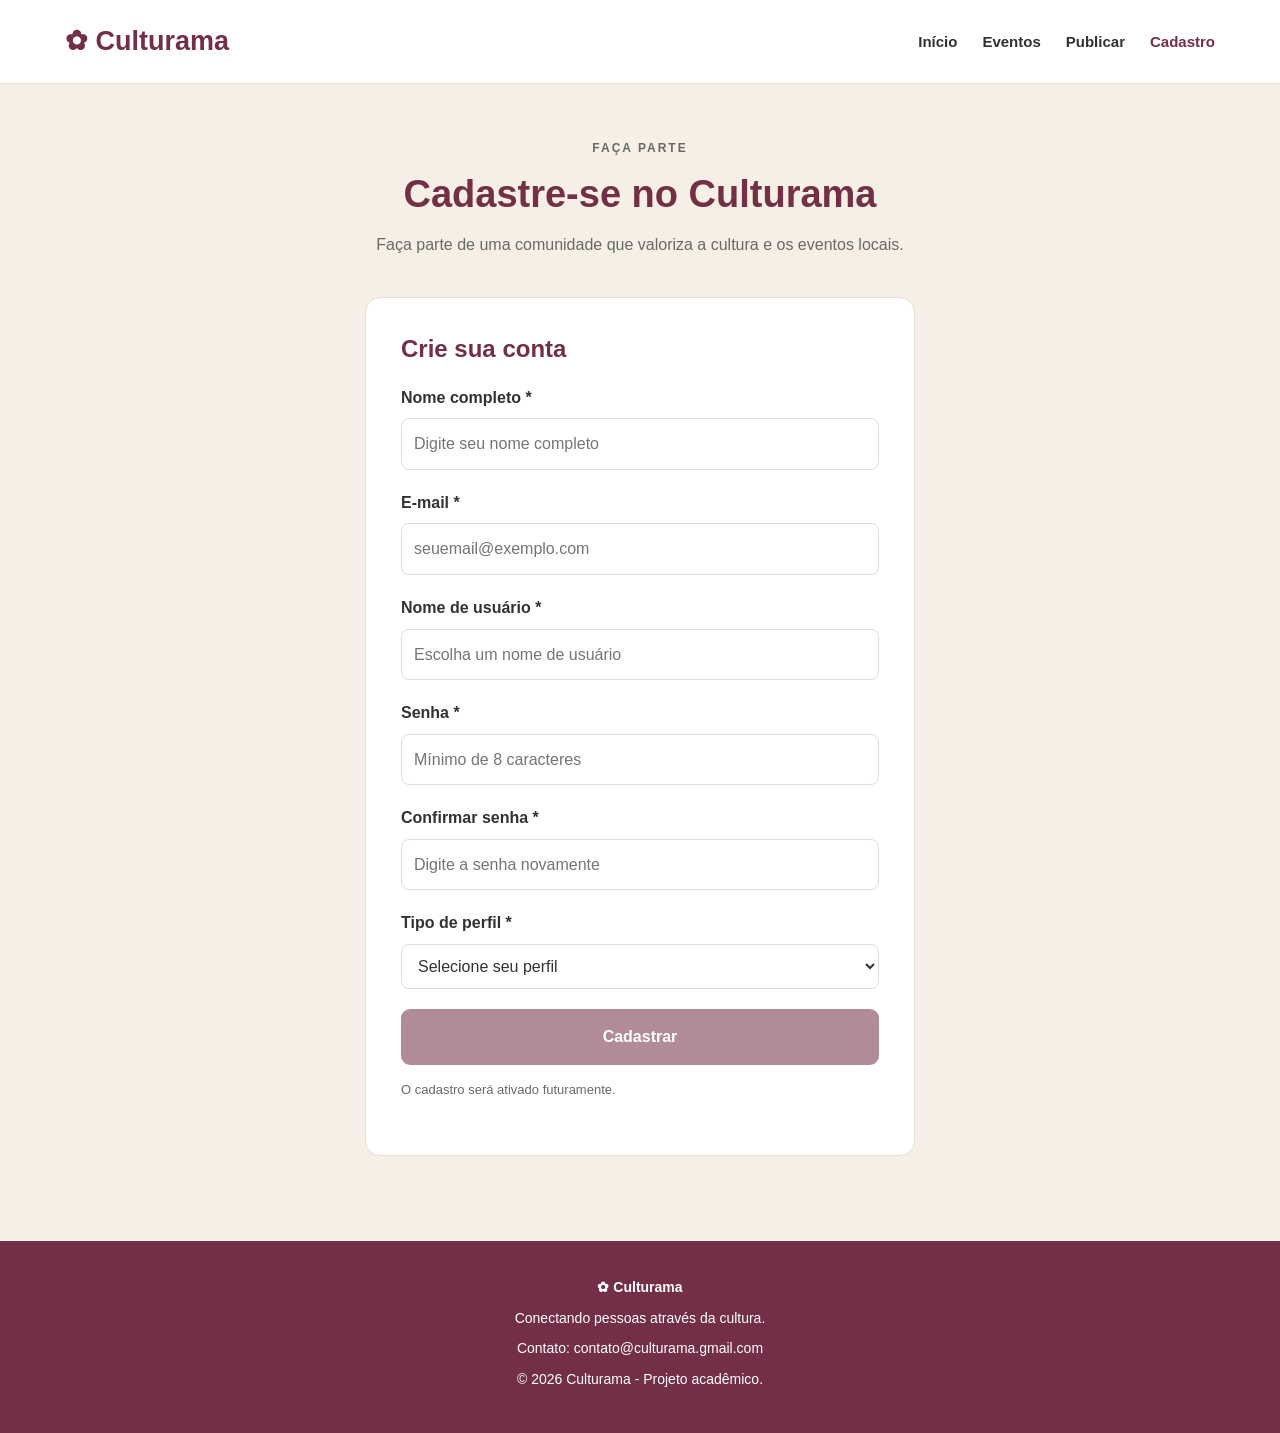
==== projeto/cadastro.html @ d626af67 "Primeiro commit do Culturama" ====
<!DOCTYPE html>
<html lang="pt-BR">
<head>
    <meta charset="UTF-8">
    <meta name="viewport" content="width=device-width, initial-scale=1.0">
    <title>Culturama | Cadastro</title>
    <link rel="stylesheet" href="../css/style.css">
</head>
<body>

    <header class="cabecalho">
        <div class="container barra">
            <a href="../projeto/index.html" class="logo">✿ Culturama</a>

            <nav class="menu" aria-label="Menu principal">
                <a href="../projeto/index.html">Início</a>
                <a href="../projeto/eventos.html">Eventos</a>
                <a href="../projeto/publicar.html">Publicar</a>
                <a href="../projeto/cadastro.html" class="ativo">Cadastro</a>
            </nav>
        </div>
    </header>

    <main class="container secao">

        <div class="titulo-pagina">
            <p class="etiqueta">FAÇA PARTE</p>
            <h1>Cadastre-se no Culturama</h1>
            <p>
                Faça parte de uma comunidade que
                valoriza a cultura e os eventos locais.
            </p>
        </div>

        <section class="formulario-caixa formulario-menor">

            <h2>Crie sua conta</h2>

           <!-- <p class="aviso">
                Cadastro demonstrativo. Nenhuma informação
                será armazenada.
            </p>-->

            <form>

                <div class="campo">
                    <label for="nome">
                        Nome completo *
                    </label>
                    <input
                        type="text"
                        id="nome"
                        name="nome"
                        placeholder="Digite seu nome completo"
                        autocomplete="name"
                        required>
                </div>

                <div class="campo">
                    <label for="email">
                        E-mail *
                    </label>
                    <input
                        type="email"
                        id="email"
                        name="email"
                        placeholder="seuemail@exemplo.com"
                        autocomplete="email"
                        required>
                </div>

                <div class="campo">
                    <label for="usuario">
                        Nome de usuário *
                    </label>
                    <input
                        type="text"
                        id="usuario"
                        name="usuario"
                        placeholder="Escolha um nome de usuário"
                        autocomplete="username"
                        required>
                </div>

                <div class="campo">
                    <label for="senha">
                        Senha *
                    </label>
                    <input
                        type="password"
                        id="senha"
                        name="senha"
                        minlength="8"
                        autocomplete="new-password"
                        placeholder="Mínimo de 8 caracteres"
                        required>
                </div>

                <div class="campo">
                    <label for="confirmar-senha">
                        Confirmar senha *
                    </label>
                    <input
                        type="password"
                        id="confirmar-senha"
                        name="confirmar-senha"
                        minlength="8"
                        autocomplete="new-password"
                        placeholder="Digite a senha novamente"
                        required>
                </div>

                <div class="campo">
                    <label for="perfil">
                        Tipo de perfil *
                    </label>
                    <select id="perfil"
                            name="perfil"
                            required>
                        <option value="">
                            Selecione seu perfil
                        </option>
                        <option value="participante">
                            Participante
                        </option>
                        <option value="organizador">
                            Organizador
                        </option>
                    </select>
                </div>

                <button type="button"
                        class="botao botao-largo"
                        disabled>
                    Cadastrar
                </button>

                <p class="aviso">
                    O cadastro será ativado futuramente.
                </p>

            </form>

           <!-- <div class="mensagem-formulario">
                <p>
                    Já possui cadastro?
                    <a href="cadastro.html#aviso-acesso">
                        Acessar minha conta
                    </a>
                </p>

                <p id="aviso-acesso" class="aviso">
                    A página de login ainda não está
                    disponível nesta versão.
                </p>
            </div>-->

        </section>

    </main>

    <footer class="rodape">
        <div class="container">
            <p><strong>✿ Culturama</strong></p>
            <p>Conectando pessoas através da cultura.</p>
            <p>Contato: contato@culturama.gmail.com</p>
            <p>© 2026 Culturama - Projeto acadêmico.</p>
        </div>
    </footer>

</body>
</html>
---- css/style.css ----
/* ==================================
   CULTURAMA - ESTILOS GERAIS
   ================================== */

/* Paleta de cores */
:root {
    --salvia: #A3ADA4;
    --bege: #F5EFE5;
    --borgonha: #722F45;
    --borgonha-escuro: #542235;
    --branco: #FFFFFF;
    --texto: #303330;
    --texto-claro: #666B66;
    --borda: #E5DDD3;
}

/* Configurações iniciais */
* {
    margin: 0;
    padding: 0;
    box-sizing: border-box; /* ele faz com que o padding (espaçamento interno) e a borda sejam incluídos na largura e altura definidas.*/
}

body {
    font-family: Arial, Helvetica, sans-serif;
    background-color: var(--bege);
    color: var(--texto);
    line-height: 1.6;
}

a {
    text-decoration: none;
    color: var(--borgonha);
}

img {
    max-width: 100%;
    display: block;
}

button,
input,
select,
textarea {
    font: inherit;
}

h1,
h2,
h3 {
    line-height: 1.3;
}

h1,
h2 {
    color: var(--borgonha);
}

p {
    margin-bottom: 10px;
}

/* Limita a largura do conteúdo */
.container {
    width: 90%;
    max-width: 1150px;
    margin: 0 auto;
}

.secao {
    padding-top: 55px;
    padding-bottom: 55px;
}

.centralizar {
    text-align: center;
}

.etiqueta {
    color: var(--borgonha);
    font-size: 12px;
    font-weight: bold;
    letter-spacing: 2px;
    text-transform: uppercase;
}

/* ==================================
   CABEÇALHO
   ================================== */

.cabecalho {
    background-color: var(--branco);
    border-bottom: 1px solid var(--borda);
}

.barra {
    display: flex;
    justify-content: space-between;
    align-items: center;
    gap: 20px;
    padding-top: 20px;
    padding-bottom: 20px;
}

.logo {
    font-size: 27px;
    font-weight: bold;
    color: var(--borgonha);
}

.menu {
    display: flex;
    flex-wrap: wrap;
    gap: 25px;
}

.menu a {
    color: var(--texto);
    font-weight: bold;
    font-size: 15px;
    transition: color 0.2s;
}

.menu a:hover,
.menu a.ativo {
    color: var(--borgonha);
}

/* ==================================
   BOTÕES
   ================================== */

.botao {
    display: inline-block;
    padding: 13px 25px;
    background-color: var(--borgonha);
    color: var(--branco);
    border: 2px solid var(--borgonha);
    border-radius: 9px;
    font-weight: bold;
    text-align: center;
    cursor: pointer;
    transition: background-color 0.2s;
}

.botao:hover {
    background-color: var(--borgonha-escuro);
    border-color: var(--borgonha-escuro);
}

.botao-pequeno {
    padding: 9px 15px;
    font-size: 14px;
}

.botao-secundario {
    display: inline-block;
    padding: 9px 15px;
    border: 2px solid var(--borgonha);
    border-radius: 9px;
    background-color: transparent;
    color: var(--borgonha);
    font-weight: bold;
    font-size: 14px;
    text-align: center;
    cursor: pointer;
}

.botao-secundario:hover {
    background-color: var(--bege);
}

.botao-largo {
    width: 100%;
}

/* Botões que dependem de um sistema futuro */
button:disabled {
    opacity: 0.55;
    cursor: not-allowed;
}

button:disabled:hover {
    background-color: var(--borgonha);
    border-color: var(--borgonha);
}

.botao-secundario:disabled:hover {
    background-color: transparent;
}

/* ==================================
   PÁGINA INICIAL
   ================================== */

.banner {
    background-color: var(--salvia);
    padding: 100px 20px;
    text-align: center;  /*controlar o alinhamento horizontal do conteúdo inline */
}

.banner h1 {
    font-size: 46px; /*é a propriedade usada para definir o tamanho do texto*/
    max-width: 700px;
    margin: 15px auto;
}

.banner p {
    max-width: 650px;
    margin: 0 auto 25px;
    font-size: 17px;
}

.apresentacao {
    max-width: 750px;
    margin: 0 auto;
    text-align: center;
}

.apresentacao h2 {
    font-size: 30px;
    margin-bottom: 15px;
}

.titulo-secao {
    display: flex;
    justify-content: space-between;
    align-items: end;
    gap: 20px;
    margin-bottom: 30px;
}

.titulo-secao h2 {
    font-size: 30px;
}

/* ==================================
   CARDS DOS EVENTOS
   ================================== */

.grade-eventos {
    display: grid;
    grid-template-columns: repeat(3, 1fr);
    gap: 25px;
}

.card {
    background-color: var(--branco);
    border: 1px solid var(--borda);
    border-radius: 15px;
    overflow: hidden;
    transition: transform 0.2s;
}

.card:hover {
    transform: translateY(-4px);
}

.card img {
    width: 100%;
    height: 190px;
    object-fit: cover;
}

.card-conteudo {
    padding: 22px;
}

.card h3 {
    font-size: 20px;
    margin: 12px 0;
    color: var(--texto);
}

.card p {
    font-size: 14px;
    color: var(--texto-claro);
    margin-bottom: 8px;
}

.categoria {
    display: inline-block;
    background-color: var(--bege);
    color: var(--borgonha);
    padding: 5px 12px;
    border-radius: 20px;
    font-size: 12px;
    font-weight: bold;
}

.card .preco,
.preco {
    color: var(--borgonha);
    font-weight: bold;
    font-size: 16px;
    margin: 12px 0;
}

.acoes-card {
    display: flex;
    flex-wrap: wrap;
    gap: 10px;
    margin-top: 15px;
}

/* Convite da página inicial */
.convite {
    background-color: var(--salvia);
    padding: 65px 20px;
}

.convite h2 {
    font-size: 30px;
    margin-bottom: 15px;
}

.convite p {
    margin-bottom: 25px;
}

/* ==================================
   PÁGINA DE EVENTOS
   ================================== */

.titulo-pagina {
    text-align: center;
    margin-bottom: 40px;
}

.titulo-pagina h1 {
    font-size: 38px;
    margin: 12px 0;
}

.titulo-pagina p {
    color: var(--texto-claro);
}

/* Área principal + calendário lateral */
.layout-eventos {
    display: grid;
    grid-template-columns: minmax(0, 1fr) 280px;
    gap: 25px;
    align-items: start;
}

.conteudo-eventos {
    min-width: 0;
}

.painel {
    background-color: var(--branco);
    border: 1px solid var(--borda);
    border-radius: 15px;
    padding: 22px;
}

.painel h2 {
    font-size: 22px;
    margin-bottom: 20px;
}

.filtros {
    display: grid;
    grid-template-columns: repeat(3, minmax(0, 1fr));
    gap: 15px;
}

.grupo-eventos {
    margin-top: 40px;
}

.grupo-eventos h2 {
    margin-bottom: 20px;
}

/* Duas colunas de cards na página de eventos */
.conteudo-eventos .grade-eventos {
    grid-template-columns: repeat(2, minmax(0, 1fr));
}

/* ==================================
   CALENDÁRIO
   ================================== */

.lateral {
    display: flex;
    flex-direction: column;
    gap: 20px;
}

.calendario h2 {
    font-size: 20px;
    text-align: center;
    margin-bottom: 5px;
}

.calendario p {
    text-align: center;
    font-size: 13px;
    color: var(--texto-claro);
}

.dias-semana,
.dias {
    display: grid;
    grid-template-columns: repeat(7, minmax(0, 1fr));
    gap: 4px;
    text-align: center;
}

.dias-semana {
    margin-top: 20px;
    margin-bottom: 10px;
    font-weight: bold;
    font-size: 12px;
}

.dias span {
    padding: 7px 0;
    border-radius: 6px;
    font-size: 12px;
}

.dia-evento {
    background-color: var(--borgonha);
    color: var(--branco);
    font-weight: bold;
}

.calendario .legenda {
    color: var(--borgonha);
    margin-top: 20px;
    font-size: 12px;
}

.painel-lateral {
    text-align: center;
}

.painel-lateral h3 {
    color: var(--borgonha);
    margin-bottom: 10px;
}

.painel-lateral p {
    margin-bottom: 20px;
}

/* ==================================
   FORMULÁRIOS
   ================================== */

.formulario-caixa {
    background-color: var(--branco);
    max-width: 750px;
    margin: 0 auto;
    padding: 35px;
    border-radius: 15px;
    border: 1px solid var(--borda);
}

.formulario-menor {
    max-width: 550px;
}

.formulario-caixa h2 {
    margin-bottom: 20px;
}

.campo {
    margin-bottom: 20px;
}

.campo label,
.campo legend {
    display: block;
    font-weight: bold;
    margin-bottom: 8px;
    color: var(--texto);
}

.campo input:not([type="radio"]),
.campo select,
.campo textarea {
    width: 100%;
    padding: 12px;
    border: 1px solid var(--borda);
    border-radius: 8px;
    background-color: var(--branco);
    color: var(--texto);
}

.campo input:focus,
.campo select:focus,
.campo textarea:focus {
    outline: 2px solid var(--salvia);
    border-color: var(--borgonha);
}

.campo textarea {
    resize: vertical;
}

.campo small {
    display: block;
    color: var(--texto-claro);
    margin-top: 6px;
}

.duas-colunas {
    display: grid;
    grid-template-columns: repeat(2, minmax(0, 1fr));
    gap: 20px;
}

fieldset.campo {
    border: 1px solid var(--borda);
    border-radius: 8px;
    padding: 15px;
}

fieldset.campo legend {
    padding: 0 5px;
}

.opcoes {
    display: flex;
    gap: 25px;
    flex-wrap: wrap;
}

.opcoes label {
    display: flex;
    align-items: center;
    gap: 8px;
    font-weight: normal;
    margin-bottom: 0;
}

.aviso {
    font-size: 13px;
    color: var(--texto-claro);
    margin-top: 15px;
    margin-bottom: 20px;
}

.mensagem-formulario {
    text-align: center;
    margin-top: 25px;
}

.mensagem-formulario a {
    font-weight: bold;
}

.mensagem-formulario a:hover {
    text-decoration: underline;
}

/* ==================================
   RODAPÉ
   ================================== */

.rodape {
    background-color: var(--borgonha);
    color: var(--branco);
    text-align: center;
    padding: 35px 20px;
    margin-top: 30px;
}

.rodape p {
    margin-bottom: 8px;
    font-size: 14px;
}
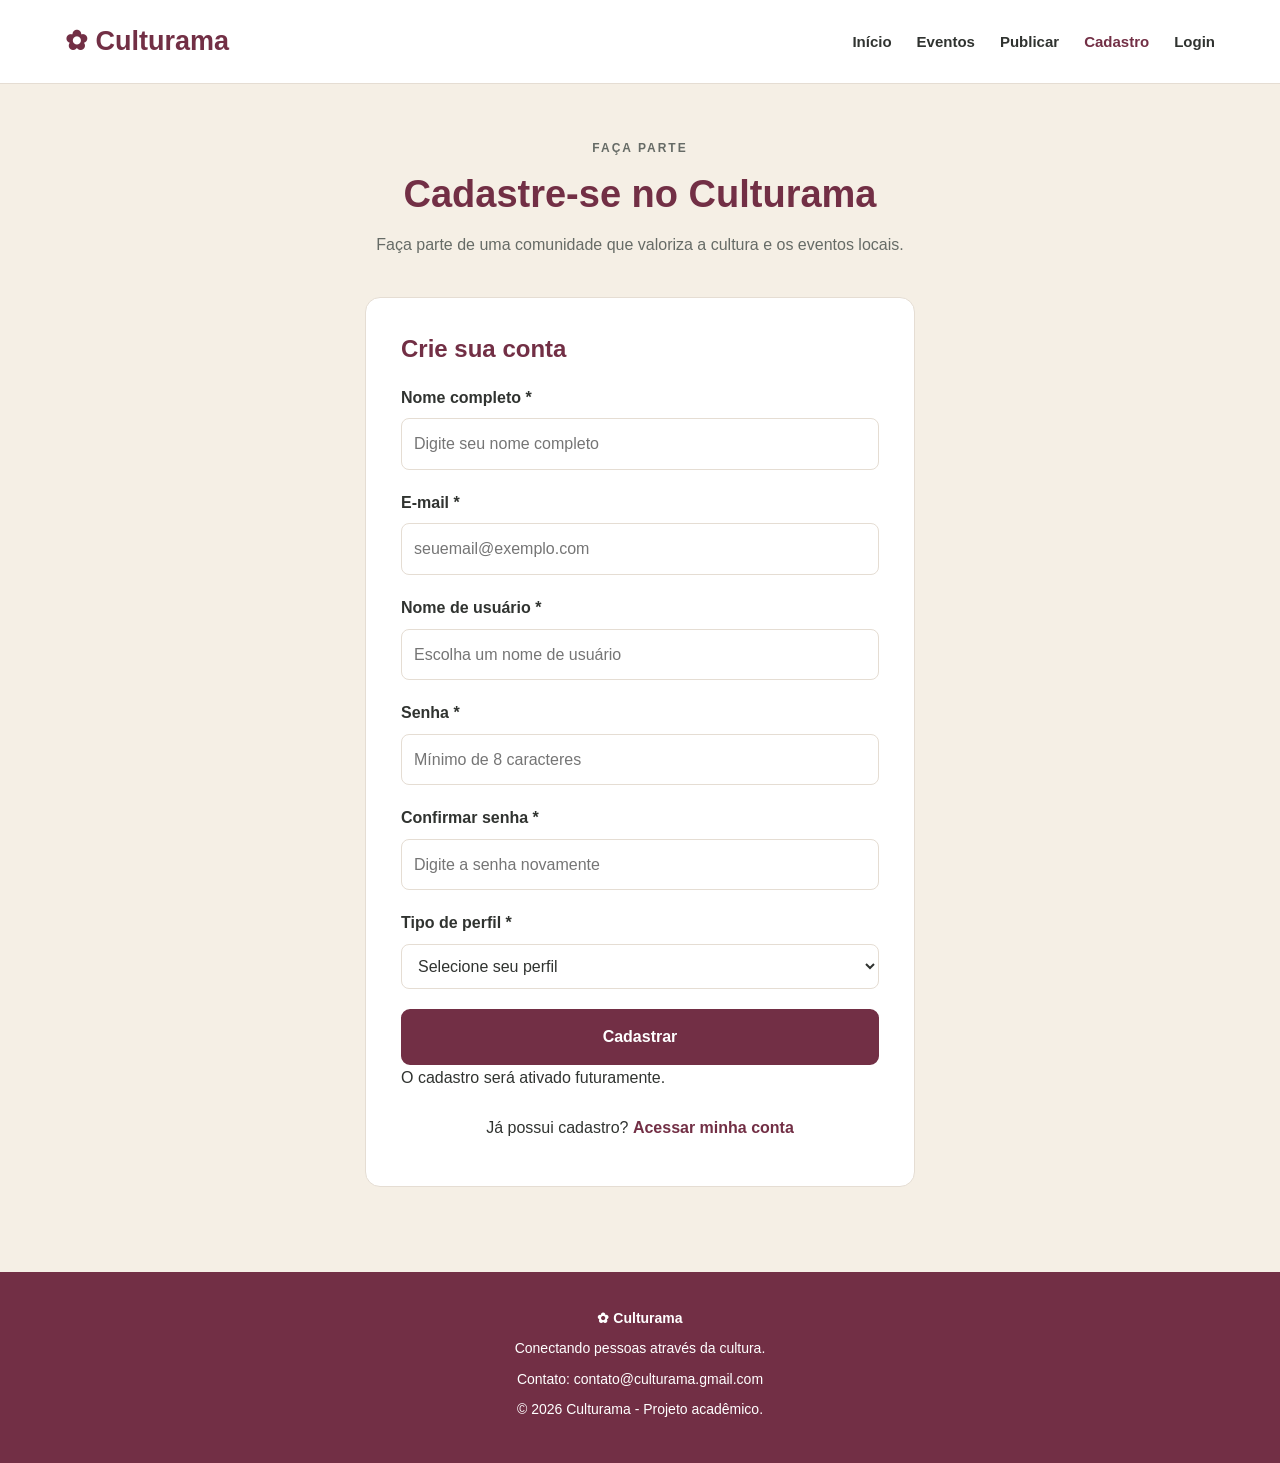
==== commit 01a4fe9d: "Adicionado pagina de login e alteracoes na pagina de eventos" ====
--- a/projeto/cadastro.html
+++ b/projeto/cadastro.html
@@ -18,6 +18,7 @@
                 <a href="../projeto/eventos.html">Eventos</a>
                 <a href="../projeto/publicar.html">Publicar</a>
                 <a href="../projeto/cadastro.html" class="ativo">Cadastro</a>
+                <a href="../projeto/login.html">Login</a>
             </nav>
         </div>
     </header>
@@ -36,11 +37,6 @@
         <section class="formulario-caixa formulario-menor">
 
             <h2>Crie sua conta</h2>
-
-           <!-- <p class="aviso">
-                Cadastro demonstrativo. Nenhuma informação
-                será armazenada.
-            </p>-->
 
             <form>
 
@@ -142,19 +138,14 @@
 
             </form>
 
-           <!-- <div class="mensagem-formulario">
+           <div class="mensagem-formulario">
                 <p>
                     Já possui cadastro?
-                    <a href="cadastro.html#aviso-acesso">
+                    <a href="../projeto/login.html">
                         Acessar minha conta
                     </a>
                 </p>
-
-                <p id="aviso-acesso" class="aviso">
-                    A página de login ainda não está
-                    disponível nesta versão.
-                </p>
-            </div>-->
+            </div>
 
         </section>
 
--- a/css/style.css
+++ b/css/style.css
@@ -154,40 +154,9 @@
     font-size: 14px;
 }
 
-.botao-secundario {
-    display: inline-block;
-    padding: 9px 15px;
-    border: 2px solid var(--borgonha);
-    border-radius: 9px;
-    background-color: transparent;
-    color: var(--borgonha);
-    font-weight: bold;
-    font-size: 14px;
-    text-align: center;
-    cursor: pointer;
-}
-
-.botao-secundario:hover {
-    background-color: var(--bege);
-}
 
 .botao-largo {
     width: 100%;
-}
-
-/* Botões que dependem de um sistema futuro */
-button:disabled {
-    opacity: 0.55;
-    cursor: not-allowed;
-}
-
-button:disabled:hover {
-    background-color: var(--borgonha);
-    border-color: var(--borgonha);
-}
-
-.botao-secundario:disabled:hover {
-    background-color: transparent;
 }
 
 /* ==================================
@@ -378,74 +347,6 @@
 /* Duas colunas de cards na página de eventos */
 .conteudo-eventos .grade-eventos {
     grid-template-columns: repeat(2, minmax(0, 1fr));
-}
-
-/* ==================================
-   CALENDÁRIO
-   ================================== */
-
-.lateral {
-    display: flex;
-    flex-direction: column;
-    gap: 20px;
-}
-
-.calendario h2 {
-    font-size: 20px;
-    text-align: center;
-    margin-bottom: 5px;
-}
-
-.calendario p {
-    text-align: center;
-    font-size: 13px;
-    color: var(--texto-claro);
-}
-
-.dias-semana,
-.dias {
-    display: grid;
-    grid-template-columns: repeat(7, minmax(0, 1fr));
-    gap: 4px;
-    text-align: center;
-}
-
-.dias-semana {
-    margin-top: 20px;
-    margin-bottom: 10px;
-    font-weight: bold;
-    font-size: 12px;
-}
-
-.dias span {
-    padding: 7px 0;
-    border-radius: 6px;
-    font-size: 12px;
-}
-
-.dia-evento {
-    background-color: var(--borgonha);
-    color: var(--branco);
-    font-weight: bold;
-}
-
-.calendario .legenda {
-    color: var(--borgonha);
-    margin-top: 20px;
-    font-size: 12px;
-}
-
-.painel-lateral {
-    text-align: center;
-}
-
-.painel-lateral h3 {
-    color: var(--borgonha);
-    margin-bottom: 10px;
-}
-
-.painel-lateral p {
-    margin-bottom: 20px;
 }
 
 /* ==================================
@@ -539,12 +440,6 @@
     margin-bottom: 0;
 }
 
-.aviso {
-    font-size: 13px;
-    color: var(--texto-claro);
-    margin-top: 15px;
-    margin-bottom: 20px;
-}
 
 .mensagem-formulario {
     text-align: center;
@@ -574,4 +469,30 @@
 .rodape p {
     margin-bottom: 8px;
     font-size: 14px;
-}       +}       
+
+/* Linha com "Lembrar de mim" e "Esqueci minha senha" */
+.linha-login {
+display: flex;
+justify-content: space-between;
+align-items: center;
+gap: 10px;
+flex-wrap: wrap;
+margin-bottom: 20px;
+font-size: 14px;
+}
+
+.linha-login label {
+display: flex;
+align-items: center;
+gap: 8px;
+color: var(--texto);
+}
+
+.linha-login a {
+font-weight: bold;
+}
+
+.linha-login a:hover {
+text-decoration: underline;
+}
